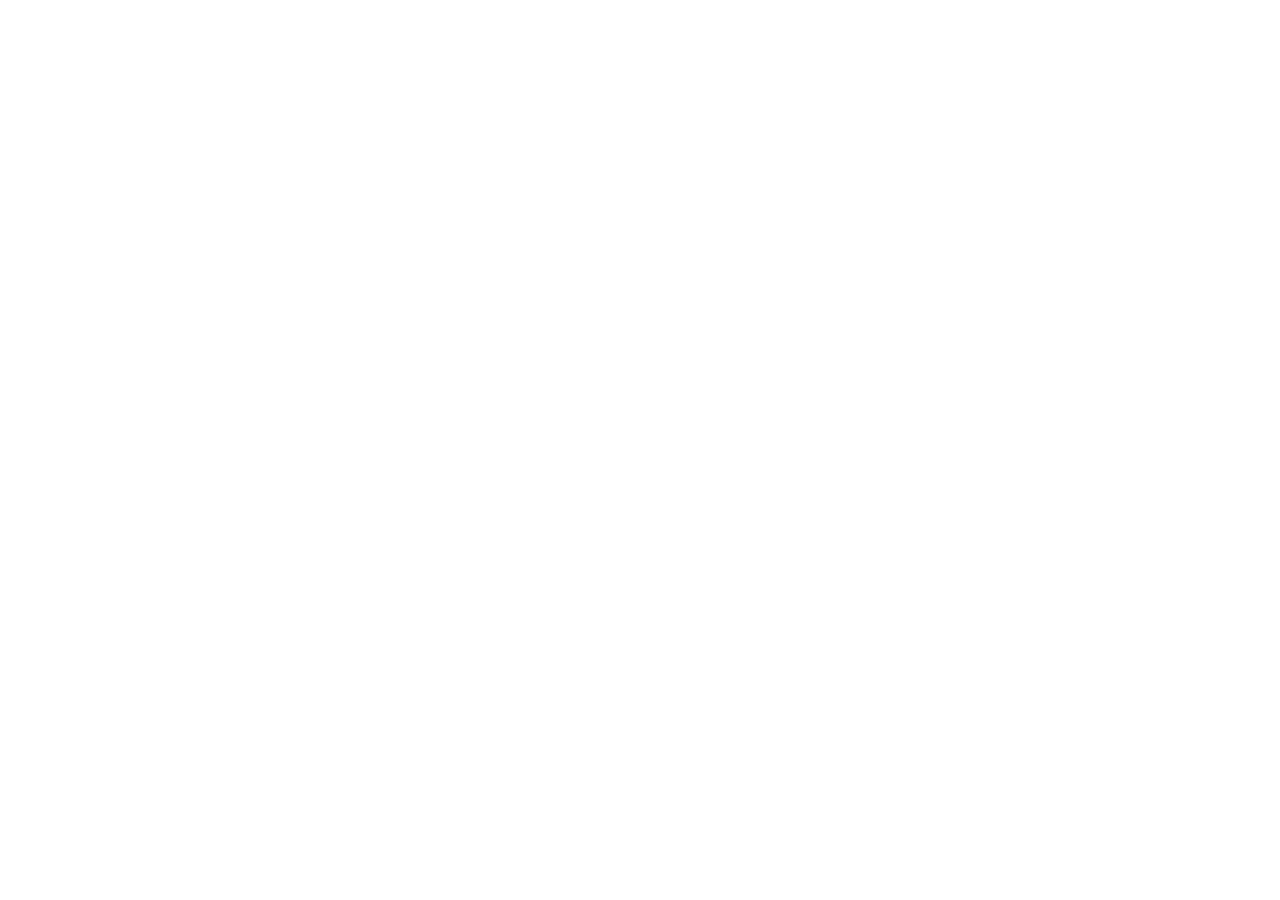
==== index.html @ 010389da "Add" ====
<!DOCTYPE html>
<html lang="en">
<head>
    <meta charset="UTF-8">
    <meta name="viewport" content="width=device-width, initial-scale=1.0">
    <title>Food Application</title>
    <link rel="stylesheet" href="./style.css">
</head>
<body>
    
</body>
</html>
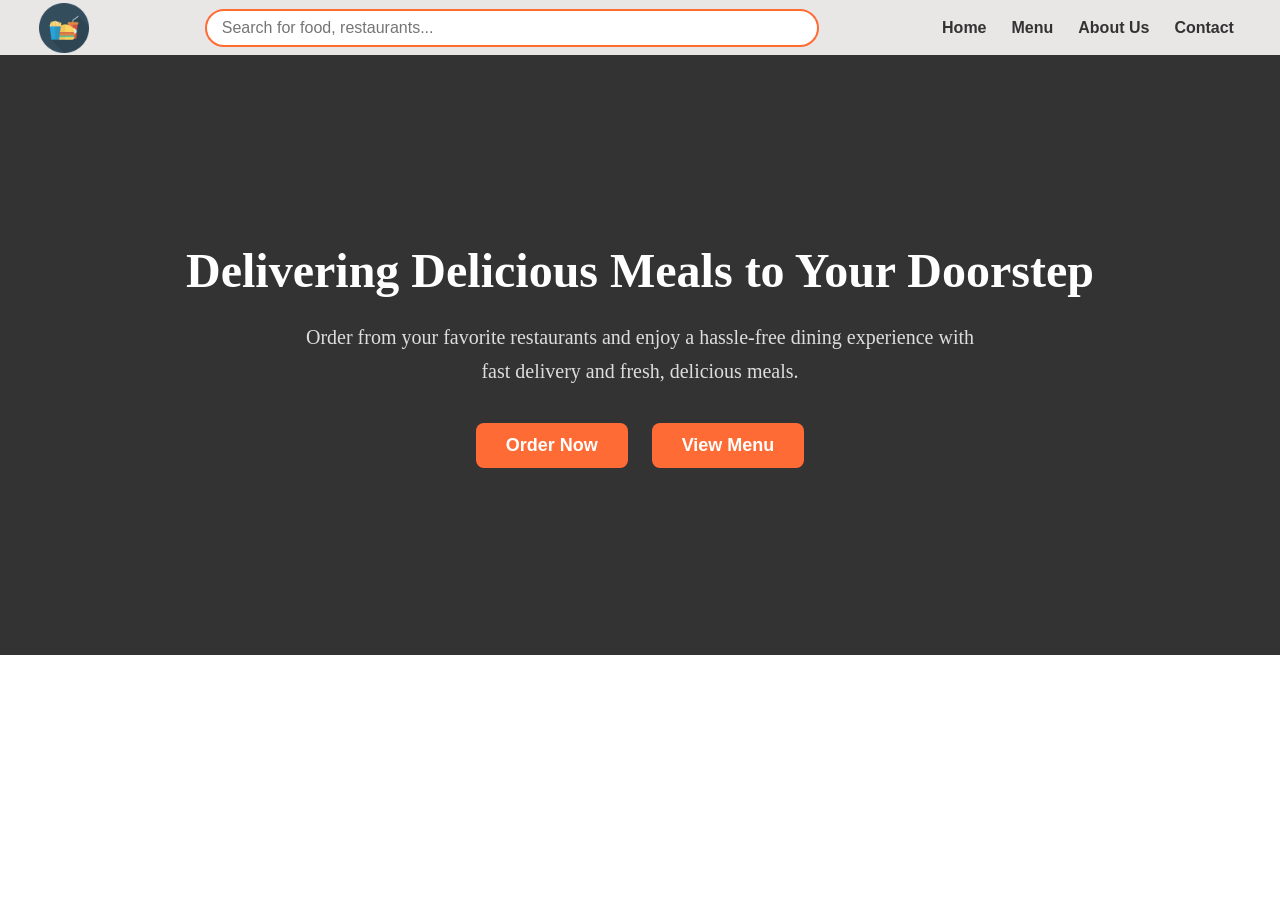
==== commit f1e77640: "Add Header & Banner" ====
--- a/index.html
+++ b/index.html
@@ -1,12 +1,44 @@
 <!DOCTYPE html>
 <html lang="en">
+
 <head>
     <meta charset="UTF-8">
     <meta name="viewport" content="width=device-width, initial-scale=1.0">
-    <title>Food Application</title>
+    <title>Online Food delivery Application - Delivering Delicious Meals to Your Doorstep</title>
     <link rel="stylesheet" href="./style.css">
+    <link rel="icon" href="./images/favicon.ico">
 </head>
+
 <body>
-    
+    <!-- Header Section -->
+    <header class="headercnt">
+        <div class="logocnt">
+            <img src="./images/logo.png" alt="Food Delivery Logo" class="logo">
+        </div>
+        <div class="searchcnt">
+            <input type="search" placeholder="Search for food, restaurants..." class="searchInput">
+        </div>
+        <ul class="linkcnt" type="none">
+            <li class="navLink"><a href="#">Home</a></li>
+            <li class="navLink"><a href="#">Menu</a></li>
+            <li class="navLink"><a href="#">About Us</a></li>
+            <li class="navLink"><a href="#">Contact</a></li>
+        </ul>
+    </header>
+    <!-- banner section -->
+    <div class="bannercnt">
+        <p class="bannertext">Delivering Delicious Meals to Your Doorstep</p>
+
+        <p class="bannertext2">
+            Order from your favorite restaurants and enjoy a hassle-free dining
+            experience with fast delivery and fresh, delicious meals.
+        </p>
+
+        <div class="btnGroup">
+            <button class="bannerbtn">Order Now</button>
+            <button class="bannerbtn">View Menu</button>
+        </div>
+    </div>
 </body>
+
 </html>
--- a/style.css
+++ b/style.css
@@ -0,0 +1,116 @@
+* {
+    margin: 0;
+    padding: 0;
+    box-sizing: border-box;
+}
+
+.headercnt {
+    height: 55px;
+    width: 100%;
+    background-color: rgb(233, 230, 230);
+    display: flex;
+}
+
+.logocnt {
+    height: 55px;
+    width: 10%;
+    display: flex;
+    justify-content: center;
+    align-items: center;
+}
+
+.logo {
+    width: 50px;
+    height: 50px;
+}
+
+.searchcnt {
+    height: 55px;
+    width: 60%;
+
+    display: flex;
+    justify-content: center;
+    align-items: center;
+}
+
+.searchInput {
+    width: 80%;
+    height: 38px;
+    padding: 0 15px;
+    font-size: 16px;
+    border: 2px solid #ff6b35;
+    border-radius: 20px;
+}
+
+.linkcnt {
+    height: 55px;
+    width: 30%;
+
+    display: flex;
+    justify-content: center;
+    align-items: center;
+    list-style: none;
+    gap: 25px;
+}
+
+.navLink a {
+    text-decoration: none;
+    color: #333;
+    font-size: 16px;
+    font-weight: 600;
+    font-family: Arial, sans-serif;
+    transition: color 0.3s ease;
+}
+
+.linkcnt li a:hover {
+    color: #ff6b35;
+}
+
+.bannercnt {
+    width: 100%;
+    height: 600px;
+    background-color: #333;
+
+    display: flex;
+    flex-direction: column;
+    justify-content: center;
+    align-items: center;
+
+    text-align: center;
+    color: white;
+    padding: 20px;
+}
+
+
+.bannertext {
+    font-size: 48px;
+    font-weight: bold;
+    margin-bottom: 20px;
+    line-height: 1.2;
+}
+
+.bannertext2 {
+    font-size: 20px;
+    width: 60%;
+    max-width: 700px;
+    line-height: 1.7;
+    color: #ddd;
+    margin-bottom: 35px;
+}
+
+.bannerbtn {
+    padding: 12px 30px;
+    margin: 0 10px;
+    font-size: 18px;
+    font-weight: 600;
+    border: none;
+    border-radius: 8px;
+    cursor: pointer;
+    background-color: #ff6b35;
+    color: white;
+    transition: 0.3s;
+}
+
+.bannerbtn:hover {
+    background-color: #e85a2a;
+}
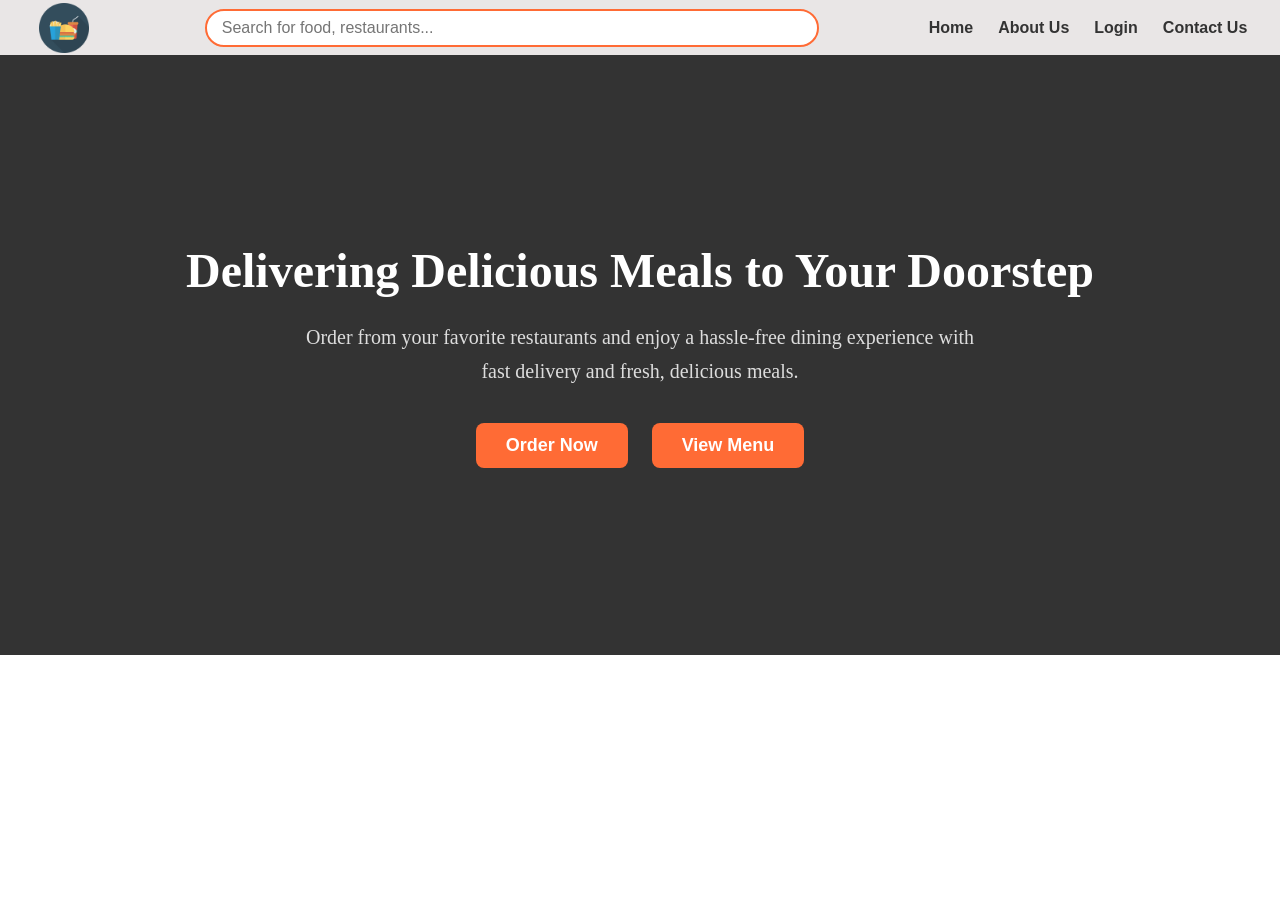
==== commit 97ac8335: "Update index.html" ====
--- a/index.html
+++ b/index.html
@@ -20,9 +20,9 @@
         </div>
         <ul class="linkcnt" type="none">
             <li class="navLink"><a href="#">Home</a></li>
-            <li class="navLink"><a href="#">Menu</a></li>
             <li class="navLink"><a href="#">About Us</a></li>
-            <li class="navLink"><a href="#">Contact</a></li>
+            <li class="navLink"><a href="#">Login</a></li>
+            <li class="navLink"><a href="#">Contact Us</a></li>
         </ul>
     </header>
     <!-- banner section -->
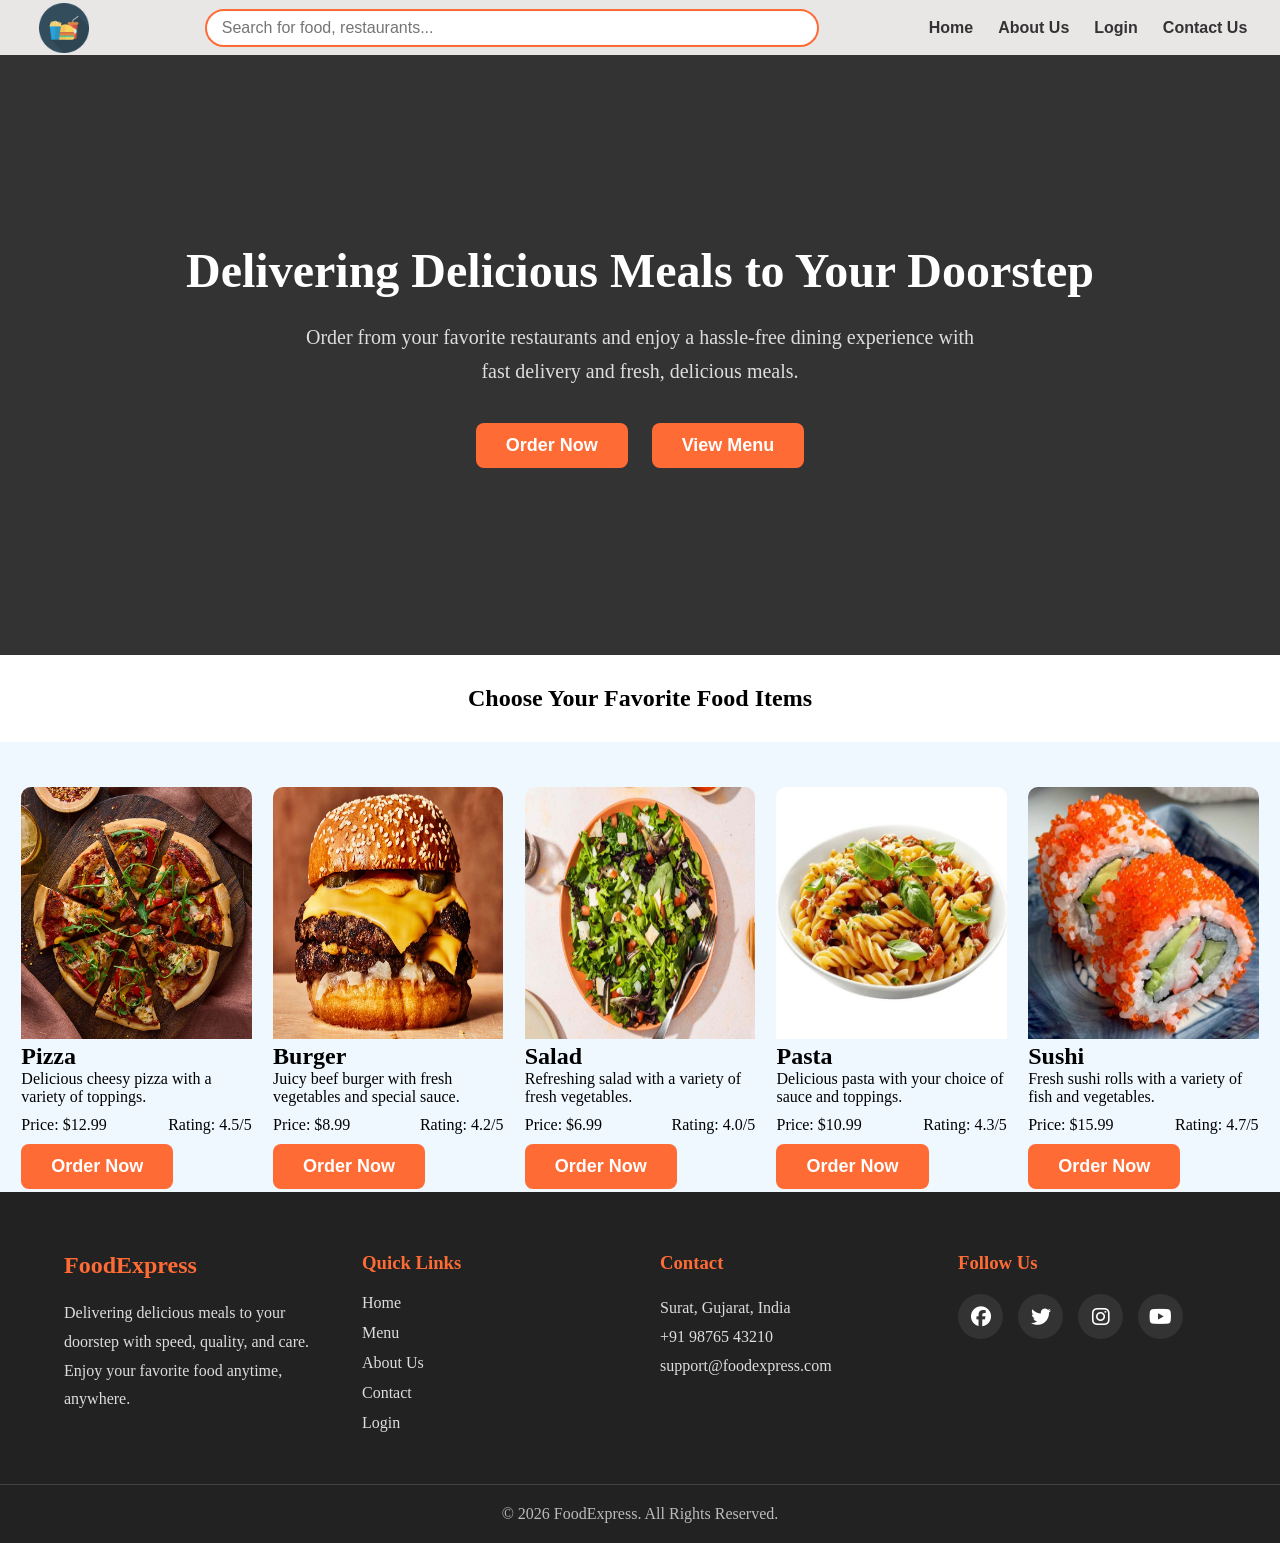
==== commit 4eafa83d: "Add product menu" ====
--- a/index.html
+++ b/index.html
@@ -7,6 +7,8 @@
     <title>Online Food delivery Application - Delivering Delicious Meals to Your Doorstep</title>
     <link rel="stylesheet" href="./style.css">
     <link rel="icon" href="./images/favicon.ico">
+
+    <link rel="stylesheet" href="https://cdnjs.cloudflare.com/ajax/libs/font-awesome/6.6.0/css/all.min.css">
 </head>
 
 <body>
@@ -19,10 +21,10 @@
             <input type="search" placeholder="Search for food, restaurants..." class="searchInput">
         </div>
         <ul class="linkcnt" type="none">
-            <li class="navLink"><a href="#">Home</a></li>
-            <li class="navLink"><a href="#">About Us</a></li>
-            <li class="navLink"><a href="#">Login</a></li>
-            <li class="navLink"><a href="#">Contact Us</a></li>
+            <li class="navLink"><a href="index.html">Home</a></li>
+            <li class="navLink"><a href="about.html">About Us</a></li>
+            <li class="navLink"><a href="login.html">Login</a></li>
+            <li class="navLink"><a href="contact.html">Contact Us</a></li>
         </ul>
     </header>
     <!-- banner section -->
@@ -39,6 +41,112 @@
             <button class="bannerbtn">View Menu</button>
         </div>
     </div>
+    <!-- products section -->
+    <h2 class="menuhead">Choose Your Favorite Food Items</h2>
+    <main class="menucnt">
+        <div class="card">
+            <img src="./images/pizaa1.png" alt="Pizza">
+            <h2>Pizza</h2>
+            <p>Delicious cheesy pizza with a variety of toppings.</p>
+            <div class="product-details">
+                <span class="price">Price: $12.99</span>
+                <span class="rating">Rating: 4.5/5</span>
+            </div>
+            <button class="orderbtn">Order Now</button>
+        </div>
+        <div class="card">
+            <img src="./images/burger.jpg" alt="Burger">
+            <h2>Burger</h2>
+            <p>Juicy beef burger with fresh vegetables and special sauce.</p>
+            <div class="product-details">
+                <span class="price">Price: $8.99</span>
+                <span class="rating">Rating: 4.2/5</span>
+            </div>
+            <button class="orderbtn">Order Now</button>
+        </div>
+        <div class="card">
+            <img src="./images/salad.jpg" alt="Salad">
+            <h2>Salad</h2>
+            <p>Refreshing salad with a variety of fresh vegetables.</p>
+            <div class="product-details">
+                <span class="price">Price: $6.99</span>
+                <span class="rating">Rating: 4.0/5</span>
+            </div>
+            <button class="orderbtn">Order Now</button>
+        </div>
+        <div class="card">
+            <img src="./images/pasta.jpg" alt="Pasta">
+            <h2>Pasta</h2>
+            <p>Delicious pasta with your choice of sauce and toppings.</p>
+            <div class="product-details">
+                <span class="price">Price: $10.99</span>
+                <span class="rating">Rating: 4.3/5</span>
+            </div>
+            <button class="orderbtn">Order Now</button>
+        </div>
+        <div class="card">
+            <img src="./images/sushi.jpg" alt="Sushi">
+            <h2>Sushi</h2>
+            <p>Fresh sushi rolls with a variety of fish and vegetables.</p>
+            <div class="product-details">
+                <span class="price">Price: $15.99</span>
+                <span class="rating">Rating: 4.7/5</span>
+            </div>
+            <button class="orderbtn">Order Now</button>
+        </div>
+    </main>
+    <!-- footer section -->
+    <footer class="footer">
+
+        <div class="footer-container">
+
+            <div class="footer-box">
+                <h2>FoodExpress</h2>
+                <p>
+                    Delivering delicious meals to your doorstep with speed,
+                    quality, and care. Enjoy your favorite food anytime,
+                    anywhere.
+                </p>
+            </div>
+
+            <div class="footer-box">
+                <h3>Quick Links</h3>
+
+                <ul>
+                    <li><a href="index.html">Home</a></li>
+                    <li><a href="menu.html">Menu</a></li>
+                    <li><a href="about.html">About Us</a></li>
+                    <li><a href="contact.html">Contact</a></li>
+                    <li><a href="login.html">Login</a></li>
+                </ul>
+            </div>
+
+            <div class="footer-box">
+                <h3>Contact</h3>
+
+                <p>Surat, Gujarat, India</p>
+                <p>+91 98765 43210</p>
+                <p>support@foodexpress.com</p>
+            </div>
+
+            <div class="footer-box">
+                <h3>Follow Us</h3>
+
+                <div class="social-icons">
+                    <a href="#"><i class="fab fa-facebook"></i></a>
+                    <a href="#"><i class="fab fa-twitter"></i></a>
+                    <a href="#"><i class="fab fa-instagram"></i></a>
+                    <a href="#"><i class="fab fa-youtube"></i></a>
+                </div>
+            </div>
+
+        </div>
+
+        <div class="footer-bottom">
+            <p>© 2026 FoodExpress. All Rights Reserved.</p>
+        </div>
+
+    </footer>
 </body>
 
 </html>
--- a/style.css
+++ b/style.css
@@ -113,4 +113,409 @@
 
 .bannerbtn:hover {
     background-color: #e85a2a;
+}
+
+
+.about {
+    width: 100%;
+    background: #f5f5f5;
+
+    display: flex;
+    justify-content: space-between;
+    align-items: center;
+
+    padding: 70px 8%;
+    gap: 60px;
+}
+
+.about-content {
+    flex: 1;
+}
+
+.about-content h1 {
+    font-size: 48px;
+    color: #ff6b35;
+    margin-bottom: 25px;
+}
+
+.about-content p {
+    font-size: 20px;
+    color: #555;
+    line-height: 1.8;
+    margin-bottom: 25px;
+    text-align: justify;
+}
+
+.about-btn {
+    padding: 15px 35px;
+    background: #ff6b35;
+    color: #fff;
+    border: none;
+    border-radius: 8px;
+    font-size: 18px;
+    cursor: pointer;
+    transition: .3s;
+}
+
+.about-btn:hover {
+    background: #e85a2a;
+}
+
+.about-image {
+    flex: 1;
+    display: flex;
+    justify-content: center;
+}
+
+.about-image img {
+    width: 100%;
+    max-width: 600px;
+    border-radius: 20px;
+}
+
+
+.contact {
+    width: 100%;
+    min-height: 100vh;
+    background: #f5f5f5;
+
+    display: flex;
+    justify-content: space-between;
+    align-items: center;
+
+    padding: 70px 8%;
+    gap: 60px;
+}
+
+.contact-info {
+    width: 45%;
+}
+
+.contact-info h1 {
+    font-size: 45px;
+    color: #ff6b35;
+    margin-bottom: 20px;
+}
+
+.contact-text {
+    font-size: 18px;
+    color: #666;
+    line-height: 1.7;
+    margin-bottom: 30px;
+}
+
+.info-box {
+    margin-bottom: 25px;
+}
+
+.info-box h3 {
+    color: #333;
+    margin-bottom: 8px;
+}
+
+.info-box p {
+    color: #666;
+    line-height: 1.6;
+}
+
+.contact-form {
+    width: 45%;
+    background: #fff;
+    padding: 35px;
+    border-radius: 12px;
+    box-shadow: 0 5px 20px rgba(0, 0, 0, .15);
+}
+
+.contact-form h2 {
+    color: #ff6b35;
+    margin-bottom: 25px;
+}
+
+.contact-form form {
+    display: flex;
+    flex-direction: column;
+    gap: 18px;
+}
+
+.contact-form input,
+.contact-form textarea {
+    padding: 15px;
+    border: 1px solid #ddd;
+    border-radius: 8px;
+    outline: none;
+    font-size: 16px;
+}
+
+.contact-form textarea {
+    height: 150px;
+    resize: none;
+}
+
+.contact-form input:focus,
+.contact-form textarea:focus {
+    border-color: #ff6b35;
+}
+
+.contact-form button {
+    padding: 15px;
+    background: #ff6b35;
+    color: white;
+    border: none;
+    border-radius: 8px;
+    font-size: 17px;
+    cursor: pointer;
+    transition: .3s;
+}
+
+.contact-form button:hover {
+    background: #e85a2a;
+}
+
+
+
+.login-container {
+    width: 100%;
+    min-height: 100vh;
+    display: flex;
+}
+
+.login-left {
+    width: 50%;
+    background: linear-gradient(135deg, #ff6b35, #ff914d);
+    color: white;
+
+    display: flex;
+    flex-direction: column;
+    justify-content: center;
+    align-items: center;
+
+    padding: 50px;
+}
+
+.login-left h1 {
+    font-size: 50px;
+    margin-bottom: 20px;
+}
+
+.login-left p {
+    font-size: 18px;
+    line-height: 1.8;
+    text-align: center;
+    max-width: 500px;
+}
+
+.login-left img {
+    width: 450px;
+    margin-top: 40px;
+}
+
+.login-right {
+    width: 50%;
+    display: flex;
+    justify-content: center;
+    align-items: center;
+}
+
+.login-form {
+    width: 420px;
+    background: white;
+    padding: 40px;
+    border-radius: 15px;
+    box-shadow: 0 10px 25px rgba(0, 0, 0, .15);
+}
+
+.login-form h2 {
+    text-align: center;
+    margin-bottom: 30px;
+    color: #ff6b35;
+}
+
+.login-form input[type=email],
+.login-form input[type=password] {
+
+    width: 100%;
+    padding: 15px;
+    margin-bottom: 20px;
+
+    border: 1px solid #ccc;
+    border-radius: 8px;
+    outline: none;
+    font-size: 16px;
+}
+
+.login-form input:focus {
+    border-color: #ff6b35;
+}
+
+.remember {
+    display: flex;
+    justify-content: space-between;
+    align-items: center;
+    margin-bottom: 25px;
+    font-size: 14px;
+}
+
+.remember a {
+    text-decoration: none;
+    color: #ff6b35;
+}
+
+.login-form button {
+    width: 100%;
+    padding: 15px;
+    background: #ff6b35;
+    color: white;
+    border: none;
+    border-radius: 8px;
+    cursor: pointer;
+    font-size: 18px;
+    transition: .3s;
+}
+
+.login-form button:hover {
+    background: #e85a2a;
+}
+
+.signup {
+    text-align: center;
+    margin-top: 20px;
+}
+
+.signup a {
+    color: #ff6b35;
+    text-decoration: none;
+    font-weight: bold;
+}
+
+
+.footer {
+    background: #222;
+    color: #fff;
+    padding-top: 60px;
+}
+
+.footer-container {
+    width: 90%;
+    margin: auto;
+
+    display: flex;
+    justify-content: space-between;
+    flex-wrap: wrap;
+    gap: 40px;
+}
+
+.footer-box {
+    flex: 1;
+    min-width: 220px;
+}
+
+.footer-box h2,
+.footer-box h3 {
+    margin-bottom: 20px;
+    color: #ff6b35;
+}
+
+.footer-box p {
+    line-height: 1.8;
+    color: #ddd;
+}
+
+.footer-box ul {
+    list-style: none;
+}
+
+.footer-box ul li {
+    margin-bottom: 12px;
+}
+
+.footer-box ul li a {
+    color: #ddd;
+    text-decoration: none;
+    transition: .3s;
+}
+
+.footer-box ul li a:hover {
+    color: #ff6b35;
+    padding-left: 8px;
+}
+
+.social-icons {
+    display: flex;
+    gap: 15px;
+    margin-top: 15px;
+}
+
+.social-icons a {
+    width: 45px;
+    height: 45px;
+    background: #333;
+    border-radius: 50%;
+
+    display: flex;
+    justify-content: center;
+    align-items: center;
+
+    color: white;
+    font-size: 20px;
+    text-decoration: none;
+    transition: .3s;
+}
+
+.social-icons a:hover {
+    background: #ff6b35;
+    transform: translateY(-5px);
+}
+
+.footer-bottom {
+    margin-top: 40px;
+    border-top: 1px solid #444;
+    text-align: center;
+    padding: 20px 0;
+    color: #bbb;
+}
+
+.menuhead {
+    display: flex;
+    justify-content: center;
+    margin: 30px 0px;
+}
+
+.menucnt {
+    height: 450px;
+    width: 100%;
+    display: flex;
+    justify-content: space-evenly;
+    align-items: center;
+    background-color: aliceblue;
+}
+
+.card {
+    height: 80%;
+    width: 18%;
+    border-radius: 10px;
+}
+
+.card img {
+    width: 100%;
+    height: 70%;
+    border-radius: 10px 10px 0 0;
+}
+
+.orderbtn {
+    background-color: #ff6b35;
+    color: #fff;
+    padding: 12px 30px;
+    border-radius: 8px;
+    font-size: 18px;
+    font-weight: 600;
+    border: none;
+    transition: 0.3s;
+    cursor: pointer;
+    margin: 10px 0px;
+}
+
+.product-details{
+    display: flex;
+    justify-content: space-between;
+    margin-top: 10px;
 }
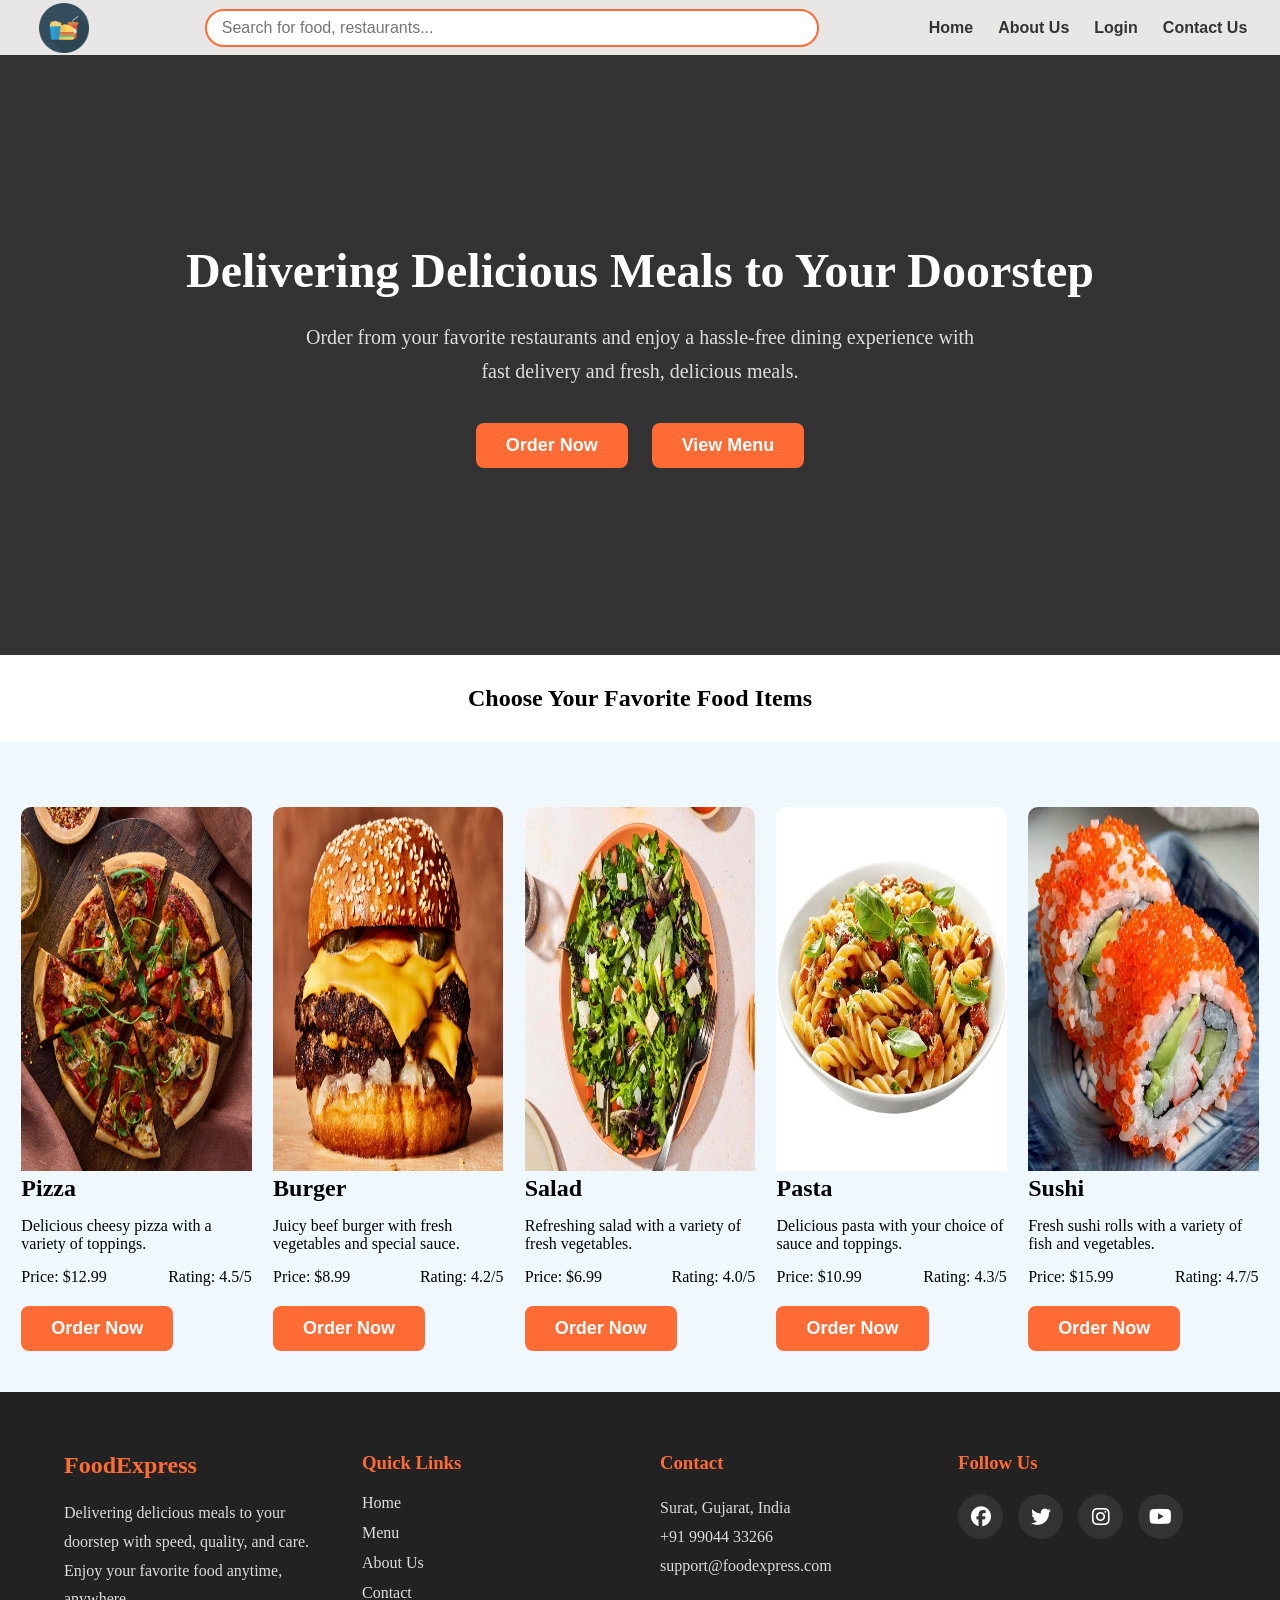
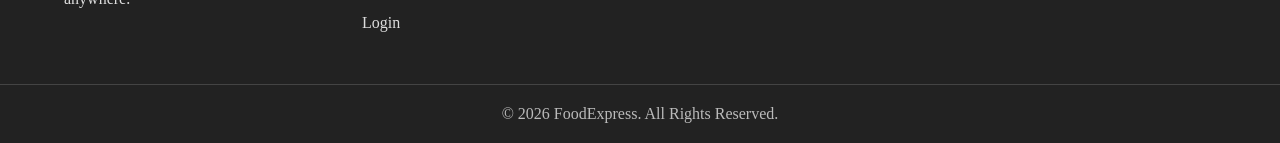
==== commit 9ff4784a: "Add" ====
--- a/index.html
+++ b/index.html
@@ -47,7 +47,7 @@
         <div class="card">
             <img src="./images/pizaa1.png" alt="Pizza">
             <h2>Pizza</h2>
-            <p>Delicious cheesy pizza with a variety of toppings.</p>
+            <p class="product-line">Delicious cheesy pizza with a variety of toppings.</p>
             <div class="product-details">
                 <span class="price">Price: $12.99</span>
                 <span class="rating">Rating: 4.5/5</span>
@@ -57,7 +57,7 @@
         <div class="card">
             <img src="./images/burger.jpg" alt="Burger">
             <h2>Burger</h2>
-            <p>Juicy beef burger with fresh vegetables and special sauce.</p>
+            <p class="product-line">Juicy beef burger with fresh vegetables and special sauce.</p>
             <div class="product-details">
                 <span class="price">Price: $8.99</span>
                 <span class="rating">Rating: 4.2/5</span>
@@ -67,7 +67,7 @@
         <div class="card">
             <img src="./images/salad.jpg" alt="Salad">
             <h2>Salad</h2>
-            <p>Refreshing salad with a variety of fresh vegetables.</p>
+            <p class="product-line">Refreshing salad with a variety of fresh vegetables.</p>
             <div class="product-details">
                 <span class="price">Price: $6.99</span>
                 <span class="rating">Rating: 4.0/5</span>
@@ -77,7 +77,7 @@
         <div class="card">
             <img src="./images/pasta.jpg" alt="Pasta">
             <h2>Pasta</h2>
-            <p>Delicious pasta with your choice of sauce and toppings.</p>
+            <p class="product-line">Delicious pasta with your choice of sauce and toppings.</p>
             <div class="product-details">
                 <span class="price">Price: $10.99</span>
                 <span class="rating">Rating: 4.3/5</span>
@@ -87,14 +87,14 @@
         <div class="card">
             <img src="./images/sushi.jpg" alt="Sushi">
             <h2>Sushi</h2>
-            <p>Fresh sushi rolls with a variety of fish and vegetables.</p>
+            <p class="product-line">Fresh sushi rolls with a variety of fish and vegetables.</p>
             <div class="product-details">
                 <span class="price">Price: $15.99</span>
                 <span class="rating">Rating: 4.7/5</span>
             </div>
             <button class="orderbtn">Order Now</button>
         </div>
-    </main>
+    </main>     
     <!-- footer section -->
     <footer class="footer">
 
@@ -125,7 +125,7 @@
                 <h3>Contact</h3>
 
                 <p>Surat, Gujarat, India</p>
-                <p>+91 98765 43210</p>
+                <p>+91 99044 33266</p>
                 <p>support@foodexpress.com</p>
             </div>
 
--- a/style.css
+++ b/style.css
@@ -481,7 +481,7 @@
 }
 
 .menucnt {
-    height: 450px;
+    height: 650px;
     width: 100%;
     display: flex;
     justify-content: space-evenly;
@@ -517,5 +517,9 @@
 .product-details{
     display: flex;
     justify-content: space-between;
-    margin-top: 10px;
+    margin: 10px 0px;
+}
+
+.product-line {
+    margin: 15px 0px;
 }
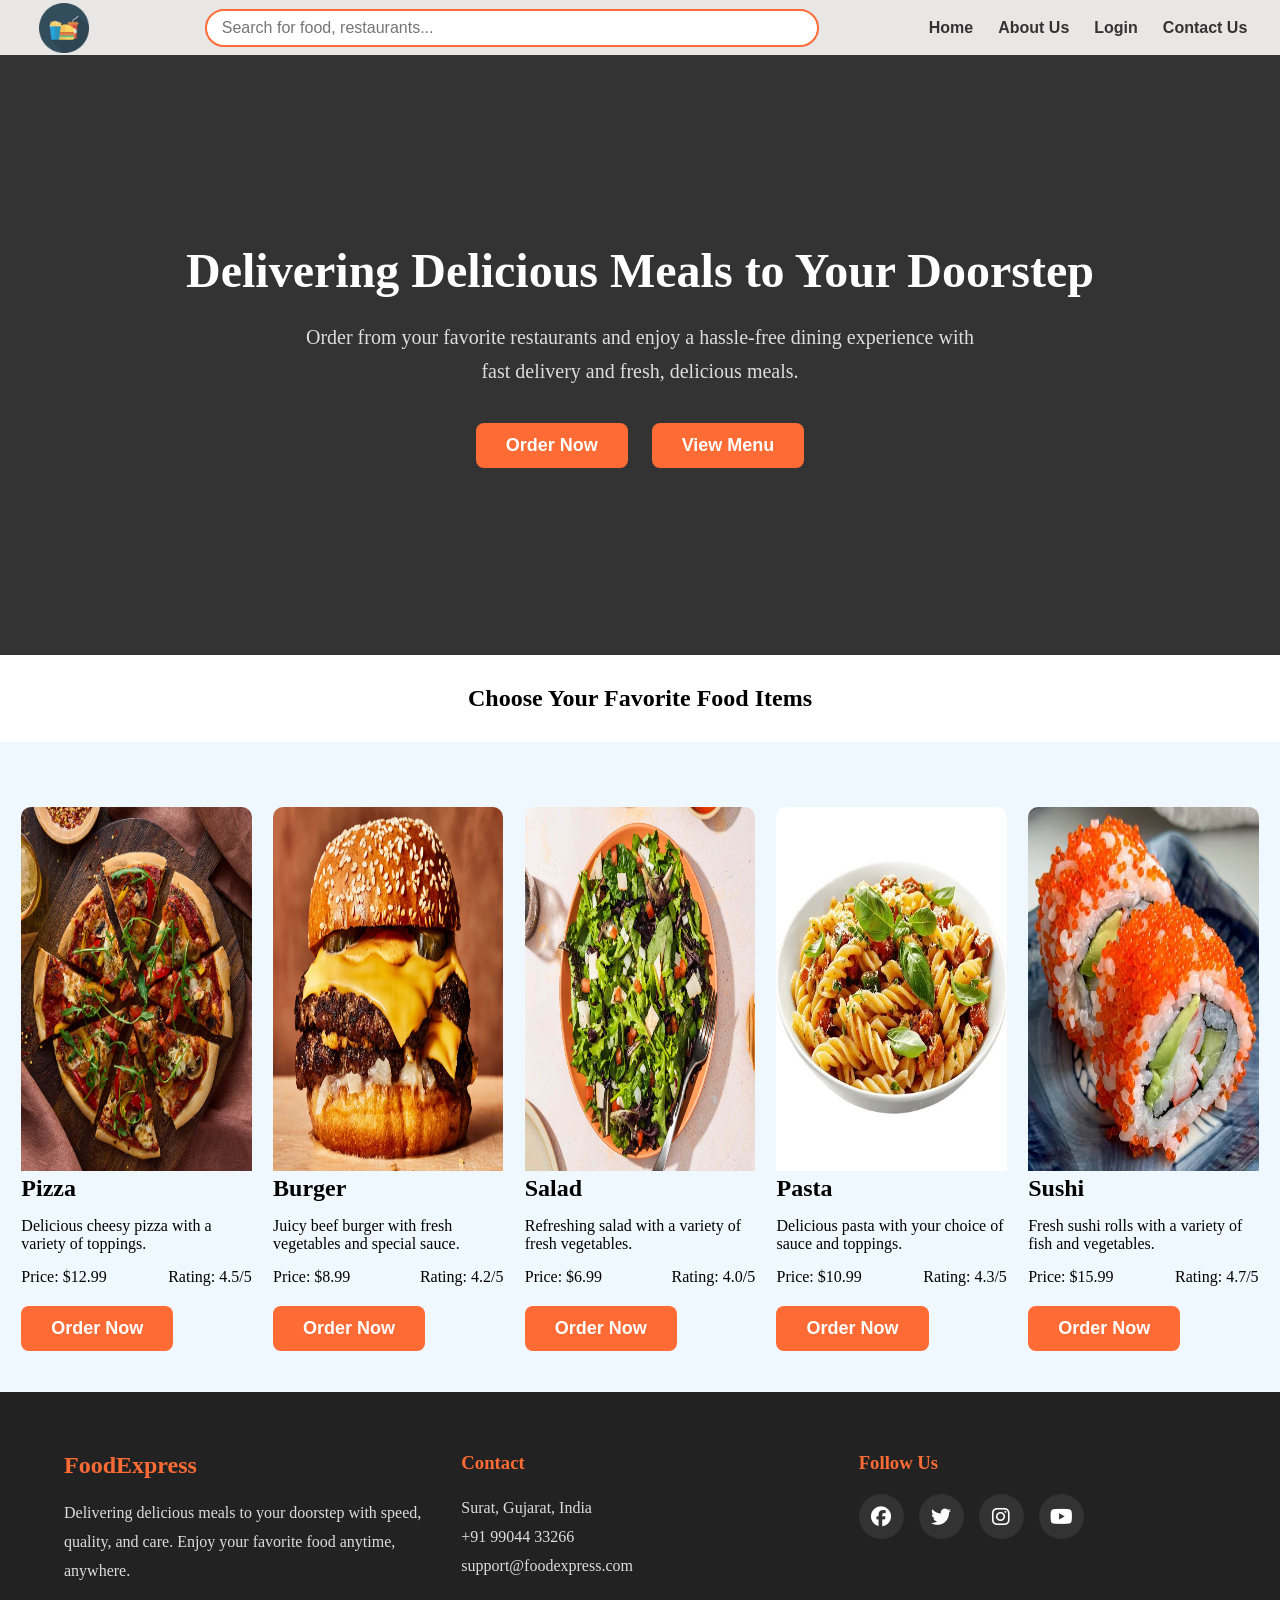
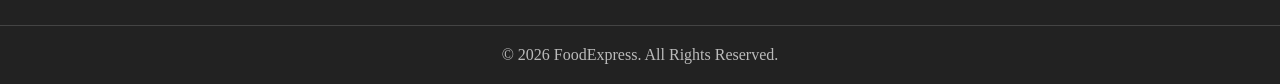
==== commit 76391c2c: "Update index.html" ====
--- a/index.html
+++ b/index.html
@@ -109,7 +109,7 @@
                 </p>
             </div>
 
-            <div class="footer-box">
+            <!-- <div class="footer-box">
                 <h3>Quick Links</h3>
 
                 <ul>
@@ -119,7 +119,7 @@
                     <li><a href="contact.html">Contact</a></li>
                     <li><a href="login.html">Login</a></li>
                 </ul>
-            </div>
+            </div> -->
 
             <div class="footer-box">
                 <h3>Contact</h3>
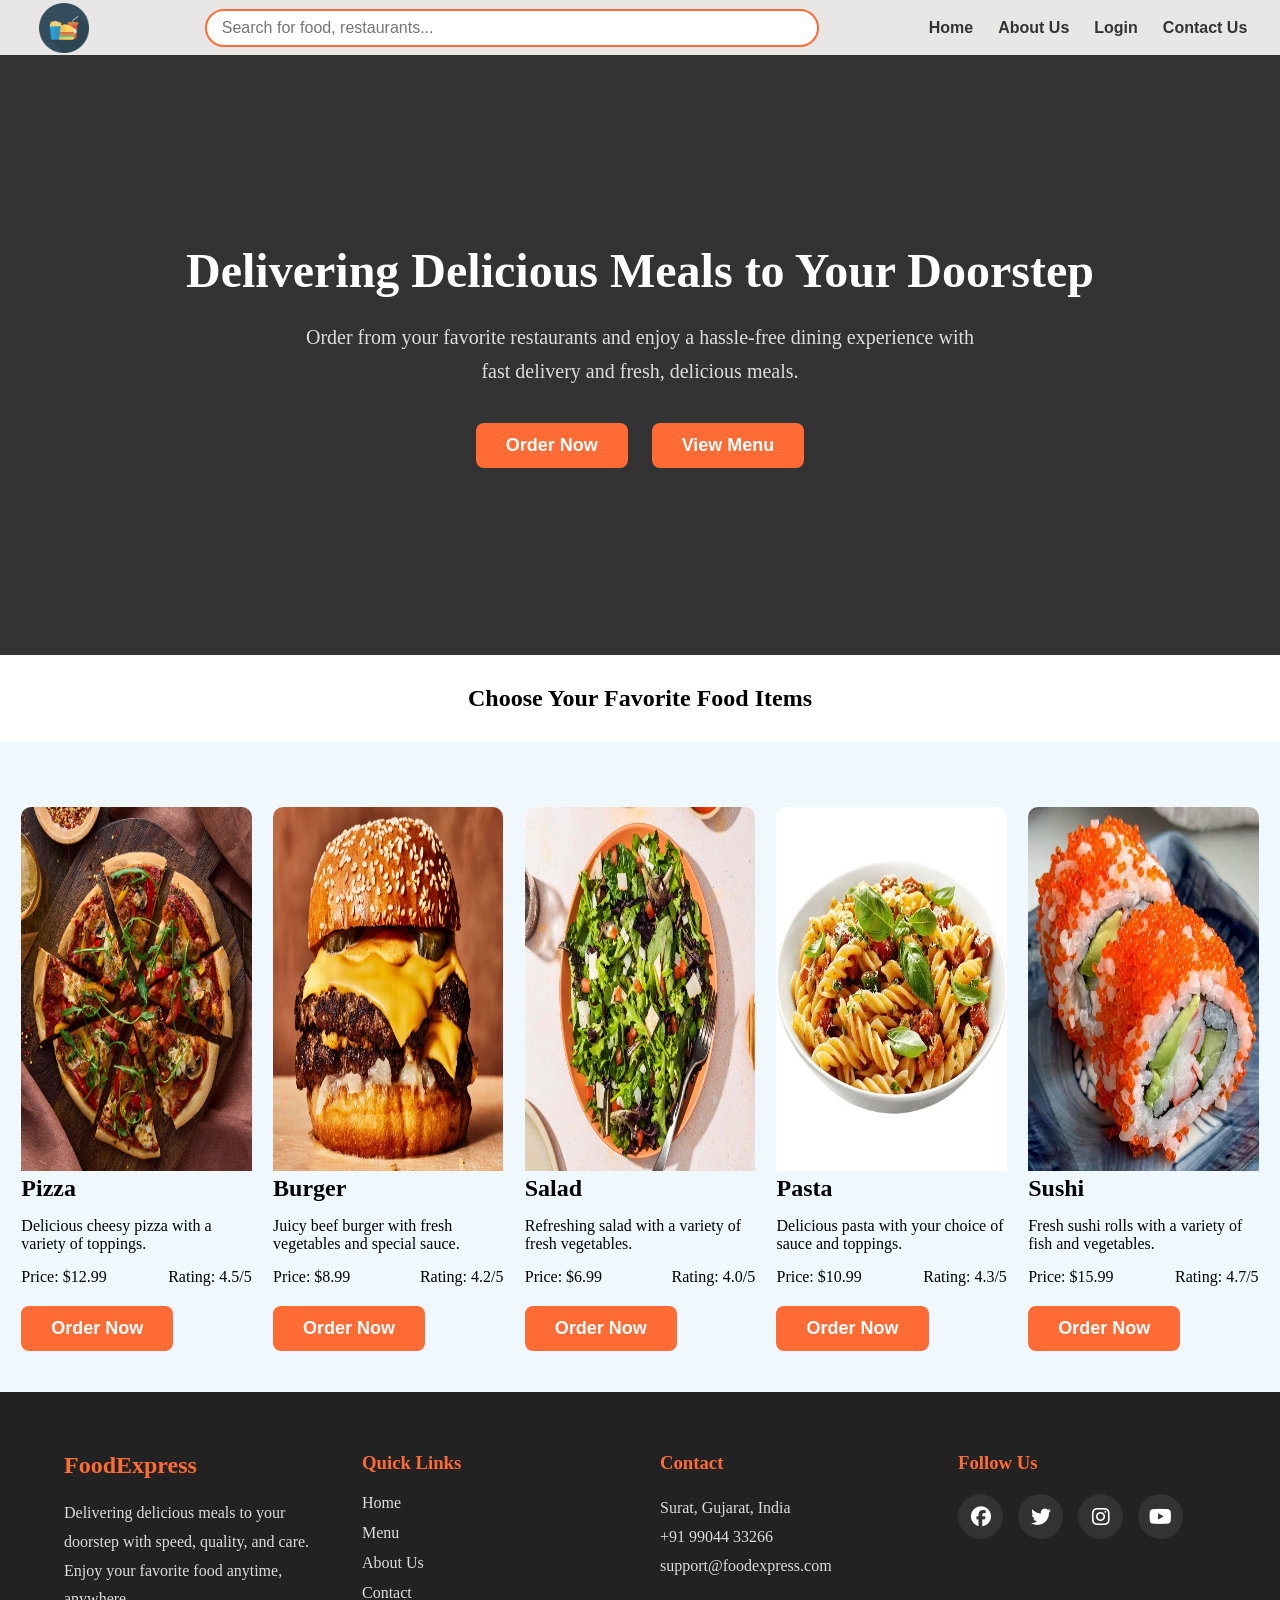
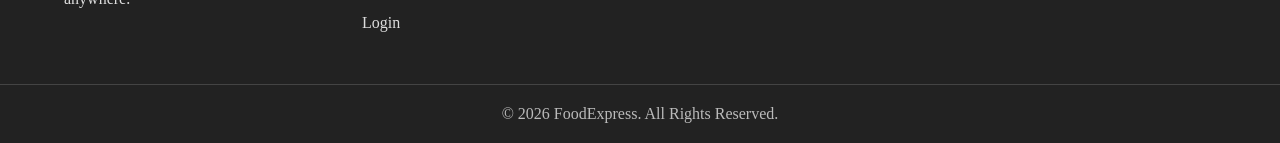
==== commit 5863070b: "Update index.html" ====
--- a/index.html
+++ b/index.html
@@ -109,7 +109,7 @@
                 </p>
             </div>
 
-            <!-- <div class="footer-box">
+            <div class="footer-box">
                 <h3>Quick Links</h3>
 
                 <ul>
@@ -119,7 +119,7 @@
                     <li><a href="contact.html">Contact</a></li>
                     <li><a href="login.html">Login</a></li>
                 </ul>
-            </div> -->
+            </div>
 
             <div class="footer-box">
                 <h3>Contact</h3>
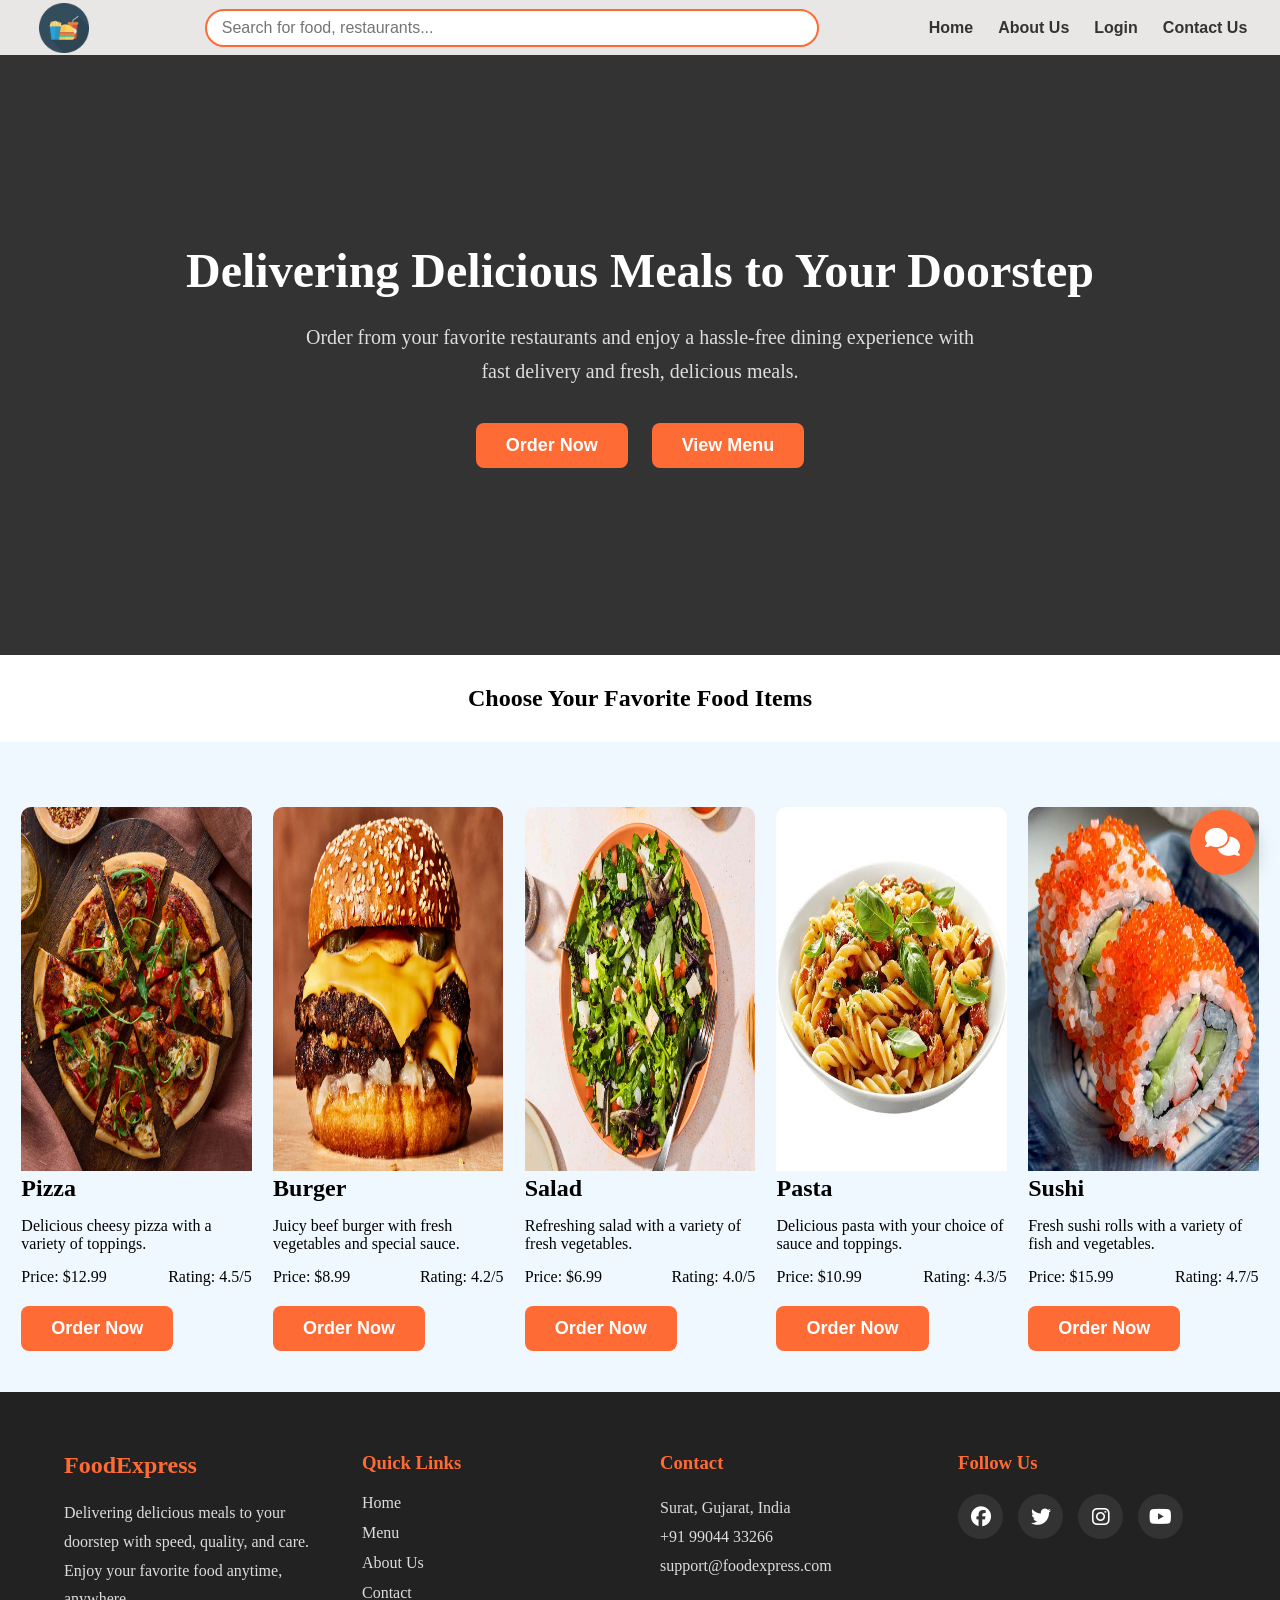
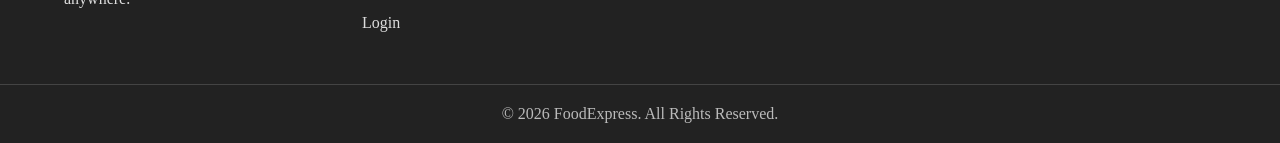
==== commit 7c449b54: "Add JS" ====
--- a/index.html
+++ b/index.html
@@ -94,7 +94,7 @@
             </div>
             <button class="orderbtn">Order Now</button>
         </div>
-    </main>     
+    </main>
     <!-- footer section -->
     <footer class="footer">
 
@@ -147,6 +147,24 @@
         </div>
 
     </footer>
+    <!-- Chat Button -->
+
+    <div class="chat_container">
+        <button class="chat-btn">
+            <i class="fas fa-comments"></i>
+        </button>
+    </div>
+
+    <div class="popup">
+        <p id="close">X</p>
+        <form action="" class="loginform">
+            <input type="text" placeholder="Enter a user name">
+            <input type="password" placeholder="Enter a password">
+            <button>Login</button>
+        </form>
+    </div>
+
+    <script src="./main.js"></script>
 </body>
 
 </html>
--- a/style.css
+++ b/style.css
@@ -514,7 +514,7 @@
     margin: 10px 0px;
 }
 
-.product-details{
+.product-details {
     display: flex;
     justify-content: space-between;
     margin: 10px 0px;
@@ -522,4 +522,64 @@
 
 .product-line {
     margin: 15px 0px;
+}
+
+.chat_container {
+    position: fixed;
+    bottom: 25px;
+    right: 25px;
+    z-index: 999;
+}
+
+.chat-btn {
+    width: 65px;
+    height: 65px;
+    border-radius: 50%;
+    border: none;
+    background: #ff6b35;
+    color: #fff;
+    font-size: 28px;
+    cursor: pointer;
+    box-shadow: 0 8px 20px rgba(0, 0, 0, .25);
+    transition: .3s;
+}
+
+.chat-btn:hover {
+    transform: scale(1.1);
+    background: #e85a2a;
+}
+
+.popup {
+    height: 200px;
+    width: 300px;
+    background-color: #e85a2a;
+    position: fixed;
+    top: 50%;
+    left: 50%;
+    transform: translate(-50%, -50%);
+    padding: 10px;
+    display: none;
+    z-index: 500;
+}
+
+.popup p {
+    text-align: end;
+    cursor: pointer;
+}
+
+.loginform {
+    width: 100%;
+    margin-top: 20px;
+}
+
+.loginform input {
+    width: 100%;
+    height: 30px;
+    margin-bottom: 10px;
+    padding-left: 10px;
+}
+
+.loginform button {
+    width: 100%;
+    height: 30px;
 }
